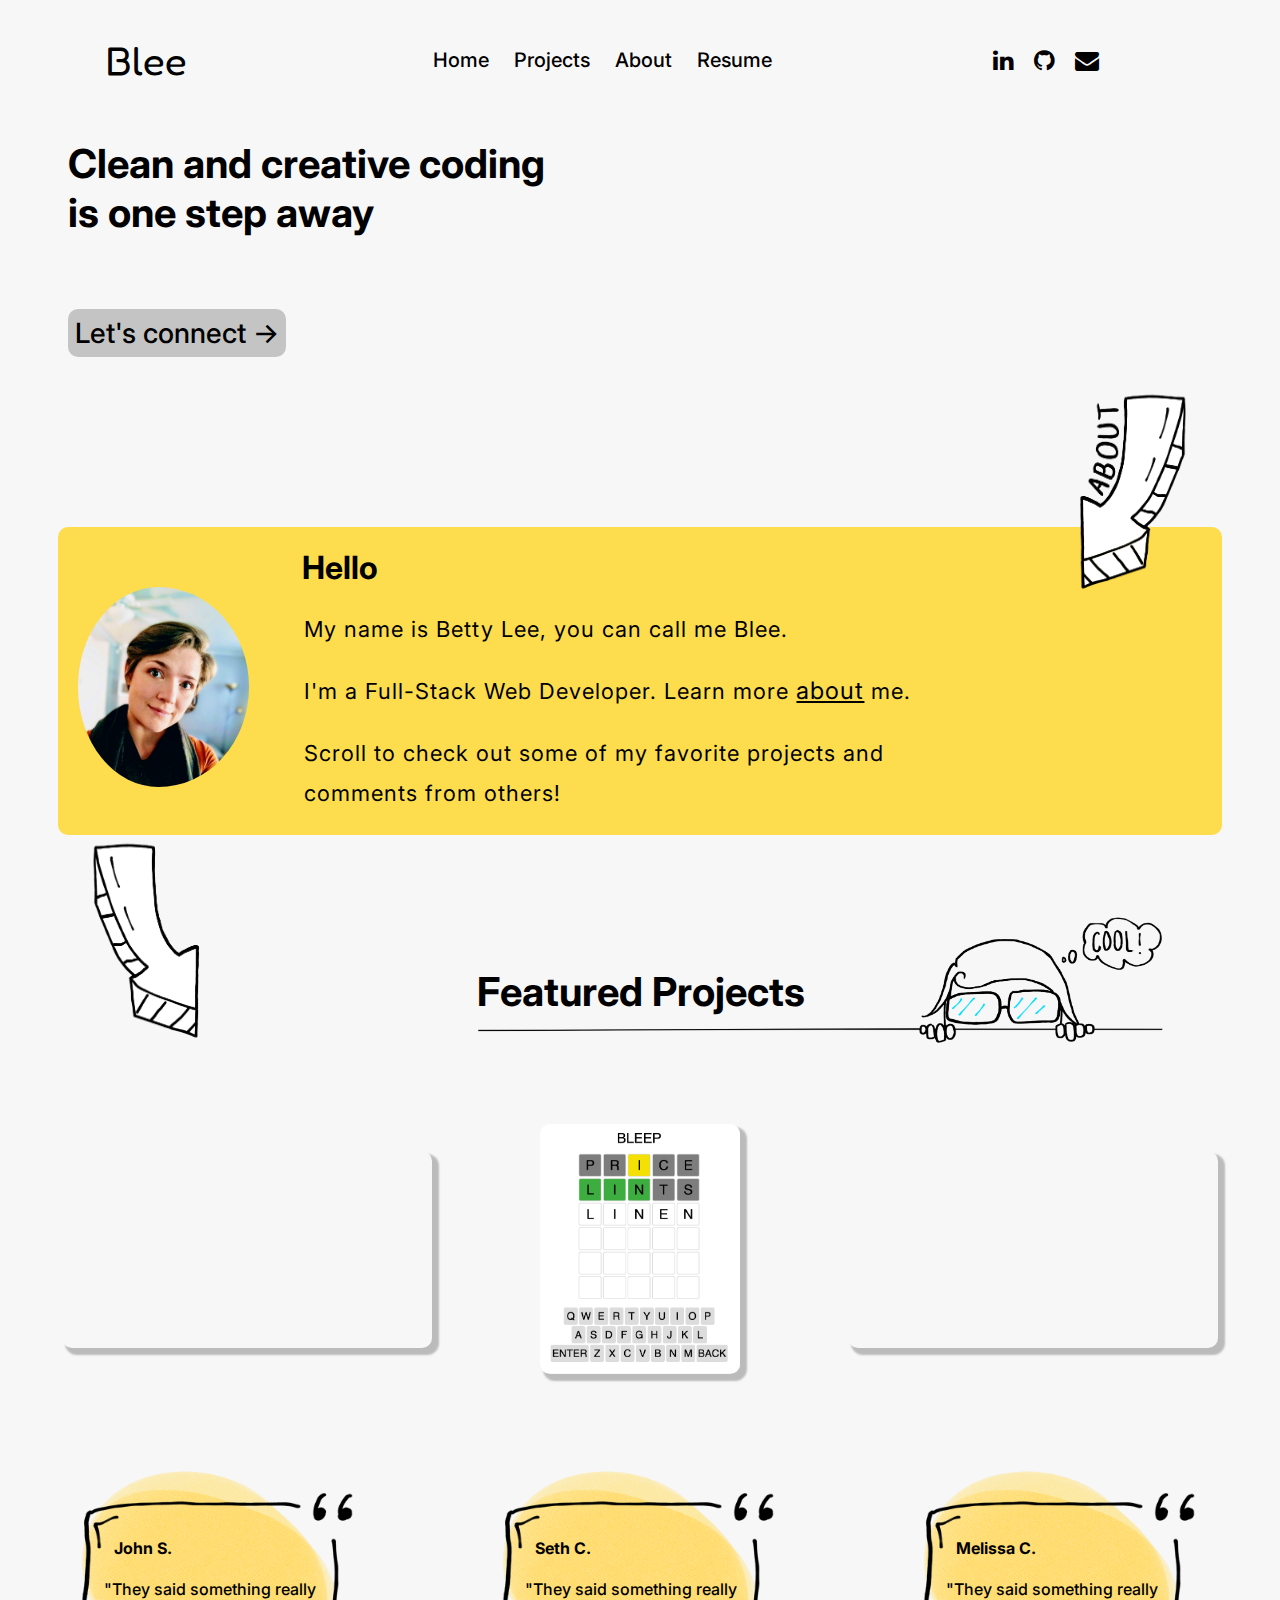
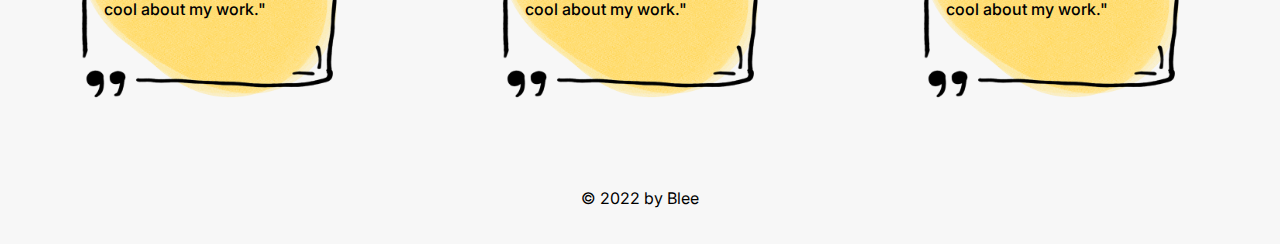
==== index.html @ bb65ced3 "Init" ====
<!DOCTYPE html>
<html lang="en">
<head>
    <meta charset="UTF-8">
    <meta http-equiv="X-UA-Compatible" content="IE=edge">
    <meta name="viewport" content="width=device-width, initial-scale=1.0">
    <link rel="stylesheet" href="./styles/style.css">
    <link rel="preconnect" href="https://fonts.gstatic.com" crossorigin>
    <link rel="stylesheet" href="https://cdnjs.cloudflare.com/ajax/libs/font-awesome/4.7.0/css/font-awesome.min.css">
    <link rel="preconnect" href="https://fonts.googleapis.com">
    <link href="https://fonts.googleapis.com/css2?family=Fredoka+One&family=Inter:wght@100;200;300;400;500;600;700;800;900&display=swap" rel="stylesheet">
    <link href="https://fonts.googleapis.com/css2?family=Fredoka:wght@300;400;500;600&display=swap" rel="stylesheet">
    <link href="https://fonts.googleapis.com/css2?family=Inter:wght@100;200;300;400;500;600;700;800;900&display=swap" rel="stylesheet">
    <title>Portfolio</title>
</head>

<body>
    <header>
        <nav class="headerNav">
            <div class="logo">
                <a href="./about.html">Blee</a>
            </div>
            
             <ul class="nav-list" id="navi-List">
                <li class="list-item">
                    <a href="./index.html">Home</a>
                </li>
                <li class="list-item">
                    <a href="./projects.html">Projects</a>
                </li>
                <li class="list-item">
                    <a href="./about.html">About</a>
                </li>
                <li class="list-item">
                    <a href="https://docs.google.com/document/d/e/2PACX-1vSEpt0bomQDg8W81sDbxbHsDgg1BLNXTGQVnQAxy035GJogAmqubughFVLFRU2rsrfOsLRegWf6YBIn/pub" target="_blank">Resume</a>
                </li>
            </ul>
            <div class="socials">
                <a href="https://www.linkedin.com/in/betty-lee-carter-949660253/" class="fa fa-linkedin" target="_blank"></a>
                <a href="https://github.com/deliflows" class="fa fa-github" target="_blank"></a>
                <a href="mailto:bettyleecarter@gmail.com" class="fa fa-envelope" target="_blank"></a>
            </div>
            <div class="menu" id="toggle-Button">
                <div class="menu-line"></div>
                <div class="menu-line"></div>
                <div class="menu-line"></div>
            </div>
        </nav>
    </header>
    <section class="hero">
        <h1>Clean and creative coding <br> is one step away </h1>
        <a href="mailto:bettyleecarter@gmail.com">Let's connect -></a>
    </section>
    <!-- <section class="arrowRight">
        <img  src="./images/arrowRight3.png" alt="arrow">
    </section> -->

    <section class="About-Me">
        <div class="blurb">
            <img class="About-Me-Img" src="./images/blee.jpg" alt="Blee">
            <div class="blurb-text">
                <h1>Hello</h1>
                <p>My name is Betty Lee, you can call me Blee.</p>
                <p>I'm a Full-Stack Web Developer. Learn more <a href="./about.html">about</a> me.</p>
                <p>Scroll to check out some of my favorite projects and comments from others!</p>
            </div>
        </div>
        <section class="arrowRight">
            <img  src="./images/acutal-about-arrow.png" alt="arrow">
        </section>

    </section>
    <section class="transitionBorder">
        <div class="arrowLeft">
            <img  src="./images/Illustration.png" alt="arrow"> 
        </div>
        <div class="cool">
            <h1>Featured Projects</h1>
            <!-- <img class="cool" src="./images/cool2.png" alt="a drawing of a girl with a thought bubble that says cool"> -->
            <img class="cool" src="./images/Cool_longline.png" alt="a drawing of a girl with a thought bubble that says cool">
        </div>
    </section>


    <!-- <section class="border">
        <p>Featured Projects</p>
    </section> -->

    <section class="projects">
        <div class="cards">
            <div class="card1">
                <div class="overlay">
                    <a href="./projects.html"><p class="text">brew: Javascript and API calls</p></a>
                </div>
            </div>
            <div class="card">
                <div class="overlay">
                    <a href="./projects.html"><p class="text">BLEEP: Designed with Javascript</p></a>
                </div>
            </div>
            <div class="card2">
                <div class="overlay">
                    <a href="./projects.html"><p class="text">BJJ Stars: SQL Database</p></a>
                </div>
            </div>
        </div>
    </section>

    <section>
        <div class="border1"></div>
    </section>

    <section class="brag">
        <div class="containers">
            <div class="container">
                <p class="person">John S.</p>
                <p class="comment">"They said something really cool about my work."</p>
            </div>
            <div class="container">
                <p class="person">Seth C.</p>
                <p class="comment">"They said something really cool about my work."</p>
            </div>
            <div class="container">
                <p class="person">Melissa C.</p>
                <p class="comment">"They said something really cool about my work."</p>
            </div>
        </div>
    </section>

<footer>
        <p>&copy 2022 by Blee</p>
</footer>

</body>
<script>
    const toggleButton = document.getElementById('toggle-Button');
    const naviList = document.getElementById('navi-List');

    toggleButton.addEventListener('click', function() {
        naviList.classList.toggle('active');
    })
</script>
</html>
---- styles/style.css ----
body, html {
    padding: none;
    margin: none;
}
body {
    background-color: rgb(247, 247, 247);
}
.headerNav {
    background-color: transparent;
    color: black;
    display: flex;
    /* flex-direction: row;
    flex-wrap: no-wrap; */
    justify-content: space-around;
    align-items: center;
    font-size: 20px;
    /* align-items: center; */
}
.nav-list {
    list-style-type: none;
}
.nav-list .list-item {
    display: inline-block;
    padding: 20px 10px;
    font-weight: 500;
    font-family: 'Inter', sans-serif;
}
.headerNav a {
    color: black;
    text-decoration: none;
}
.headerNav a:hover {
    color: rgb(255, 209, 4);
}
.logo {
    font-family:'Fredoka One', cursive;
    font-size: 40px;
}
.headerNav .socials {
    color: black;
    display: flex;
    flex-wrap: no-wrap;
    padding: 5px;
    margin-right: 60px;
}
.headerNav .socials a {
    padding: 10px;
    font-size: 24px;
    text-decoration: none;
}
.menu {
    display: none;
    margin-top: 18px;
    margin-right: 10px;
}
.menu-line {
    width: 20px;
    height: 3px;
    background-color: black;
    margin-bottom: 4px;
}
/* -----------------------------------------Arrows---------------- */

/* -----------------------------------Hero Stuff------------- */
.hero h1 {
    color: black;
    font-family: 'Inter', sans-serif;
    font-size: 40px;
    padding-top: 0px;
    padding-bottom: 72px;
    margin-bottom: 0;
    margin-left: 60px;
}
.hero a {
    font-family: 'Inter', sans-serif;
    font-weight: 500;
    font-size: 28px;
    color: black;
    text-decoration: none;
    margin-left: 60px;
    margin-bottom: 170px;
    display:inline-block;
    background-color:  rgb(196, 196, 196);
    padding: 7px;
    border-radius: 10px;
}
.hero a:hover {
    background-color: rgba(255, 209, 4, 0.702);
    font-size: 32px;
}
/* .hero {
    background-image: url(../images/wave.svg);
    background-size: 100% 100%;
    margin-left: 50px;
    margin-right: 50px;
} */
/* -----------------------------------------Transition Border---------------- */
.transitionBorder{
    display: flex;
    justify-content: space-between;
    align-items: center;
    margin-bottom: 40px;
}

.arrowLeft img{
    width: 190px;
    height: 230px;
    margin-top: -73px;
    /* margin-bottom: 20px; */
    margin-left: 64px;
}
.cool img{
    width: 700px;
    margin-right: 100px;
}
.cool h1{
    font-family: 'Inter', sans-serif;
    margin-bottom: -113px;
    font-size: 40px;
    margin-left: 5px;
}
/* --------------------------------------About Me--------------------------- */
.About-Me {
    background-color: rgba(255, 209, 4, 0.7);
    border-radius: 10px;
    /* padding:10px; */
    margin-left: 50px;
    margin-right: 50px;
    margin-bottom: 95px;
    display: flex;
    flex-wrap:nowrap;
    justify-content: space-between;
    align-content: center;
}
.blurb {
    display: flex;
    flex-direction: row;
}
.About-Me a {
    text-decoration: underline;
    font-size: 24px;
    color: black;
}
.About-Me a:hover {
    font-size: 26px;
    text-decoration: underline;
    font-weight: bold;
}
.About-Me h1{
    font-family: 'Inter', sans-serif;
    font-size: 32px;
    font-weight: 700;
    margin-left: 8px;
}
.About-Me p {
    font-family: 'Inter', sans-serif;
    color: black;
    font-size: 22px;
    padding-left: 10px;
    padding-right: 75px;
    line-height: 40px;
    letter-spacing: 1px;
}
.About-Me-Img {
    max-width: 200px;
    max-height: 200px;
    border-radius: 50%;
    margin-right: 35px;
    padding: 10px;
    padding-left: 20px;
    margin-top: 50px;
}
.arrowRight {
    display: flex;
    justify-content: flex-end;
}
.arrowRight img {
    width: 190px;
    height: 230px;
    margin-top: -146px;
    /* margin-bottom: 20px; */
    /* position: absolute; */
}
/* --------------------------------------------------------------Projects----------------- */
.border {
    font-family: 'Inter', sans-serif;
    color: black;
    display: flex;
    justify-content: center;
    align-items: center;
    font-size: 32px;
    font-weight: 500;
}
.projects {
    background-color: rgb(247, 247, 247);
}
.cards {
    display: flex;
    flex-wrap: wrap;
    justify-content: space-around;
    align-items: center;
}
.card {
    background-image: url(../images/bleepScreenShot.png);
    background-size: contain;
    background-repeat: no-repeat;
    height: 250px;
    width: 200px;
    border-radius: 10px;
    display: flex;
    flex-direction: column;
    align-items: center;
    flex-wrap: wrap;
    box-shadow: 5px 5px 2px 2px rgb(187, 187, 187);
    margin: 20px;
}
.card1 {
    background-image: url(../images/Brew.png);
    background-size: contain;
    background-repeat: no-repeat;
    /* height: 182px;
    width: 346px; */
    height: 197px;
    width: 370px;
    border-radius: 10px;
    display: flex;
    flex-direction: column;
    align-items: center;
    flex-wrap: wrap;
    box-shadow: 5px 5px 2px 2px rgb(187, 187, 187);
    margin: 20px;
}
.card2 {
    background-image: url(../images/BJJstar.png);
    background-size: contain;
    background-repeat: no-repeat;
    height: 197px;
    width: 370px;
    border-radius: 10px;
    display: flex;
    flex-direction: column;
    align-items: center;
    flex-wrap: wrap;
    box-shadow: 5px 5px 2px 2px rgb(187, 187, 187);
    margin: 20px;
}
.overlay {
    opacity: 0;
    transition: .5s ease;
    height: 100%;
    width: 100%;
    border-radius: 10px;
}
.overlay .text {
    display: flex;
    justify-content: center;
    align-items: center;
    padding: 30px;
    font-weight: 600;
    font-size: 30px;
}
.overlay:hover {
    background-color: rgb(255, 209, 4);
    opacity: 1;
}
.overlay a {
    text-decoration: none;
}
.text {
    font-family: 'Inter', sans-serif;
    font-size: 20px;
    color: black;
    display: flex;
}
.border1 {
    background-color: rgb(247, 247, 247);
    height: 50px;
}
/* ---------------------------------------------------Comment Cards-------------- */
.brag .containers {
    display: flex;
    flex-direction: row;
    justify-content: space-around;
    flex-wrap: wrap;
    align-items: center;
}
.brag .containers .container {
    background-image: url(../images/SquareQuote.png);
    background-size: 100%;
    background-repeat: no-repeat;
    border-radius: 20px;
    padding: 30px 30px;
    margin: 24px;
    width: 250px;
    height: 200px;
}
.container .person {
    color: black;
    padding: 20px 5px 5px 20px;
    font-family: 'Inter', sans-serif;
    font-size: 16px;
    font-weight: bold;
    margin-top: 20px;
}
.container .comment {
    color: black;
    font-family: 'Inter', sans-serif;
    font-size: 16px;
    font-weight: 500;
    padding-left: 10px;
    padding-right: 10px;
}
/* ---------------------------------------------------Footer */
footer {
    color: black;
    font-family: 'Inter', sans-serif;
    text-align: center;
    margin: 10px;
    padding: 10px;
}
/* ---------------------------------------------------Media Query 700px */
@media all and (max-width: 1500px){
    .arrowLeft img{
        margin-top: -100px;
    }
}
@media all and (max-width: 1261px){
    .arrowLeft img{
        margin-top: -120px;
    }
}
@media all and (max-width:1034px){
    .arrowLeft img {
        width: 150px;
        height: 150px;
    }
}
@media all and (max-width:950px){
    .arrowLeft img {
        width: 120px;
        height: 120px;
    }
    .cool img {
       width: 660px; 
    }
}
@media all and (max-width: 880px){
    .cool img{
        width: 660px;
    }
    .blurb {
        flex-wrap: wrap;
        justify-content: center;
    }
    .blurb-text {
        margin-left: 10px;
    }
    /* .arrowLeft img {
        margin-top: -73px;
    } */
    .arrowLeft img {
        display: none;
    }
}
@media all and (max-width: 830px){
    .cool img{
        width: 600px;
    }
    /* .cool h1 {
        margin-bottom: 121px;
    } */
}
@media all and (max-width: 780px){
    .cool img{
        width: 600px;
    }
}
@media all and (max-width: 730px){
    .cool img{
        width: 520px;
    }
    .cool h1{
        margin-bottom: -92px;
        font-size: 30px;
    }

}
@media all and (max-width: 700px){
    .menu {
        display: block;
        position: absolute;
        right: 10px;
        top: 15px;
        margin-top: 20px;
    }
    .nav-list {
        list-style-type: none;
        width: 100%;
        text-align: center;
        padding-top: 10px;
        display: none;
    }
    .headerNav .socials {
        display: none;
    }
    .active {
        display: block;
    }
    .nav-list .list-item {
        display: block;
        border-top: 1px solid black;
    }
    .logo {
        width: 100%;
        margin-left: 10px;
        margin-top: 10px;
    }
    .About-Me{
        flex-wrap: wrap;
    }
    .arrowRight img {
        display: none;
    }
    .arrowLeft {
        display: none;
    }
    .blurb-text {
        margin-bottom: 0;
    }
    .cool {
        margin-left: 30px;
    }
    .cool h1 {
        margin-left: 32px;
    }

}
@media all and (max-width: 610px){
    .arrowLeft img {
        width: 100px;
    }
    .cool img{
        width: 400px;
    }
    .cool h1{
        margin-bottom: -74px;
        font-size: 24px;
    }
    .arrowRight img {
        width:120px;
    }
}
/* @media all and (max-width: 550px){
    .cool img {
        width: 520px;
    }
} */
@media all and (max-width: 530px){
    .cool img{
        width: 375px;
        margin-left: 50px;
    }
    .cool h1 {
        margin-bottom: -67px;
        font-size: 26px;
        margin-left: 56px;
    }
    /* .About-Me {
        margin-bottom: 20px;
    } */
    .transitionBorder{
        flex-wrap: wrap;
    }
}
@media all and (max-width: 500px){
    .cool {
        margin-left: 5px;
    }
}
/* ---------------------------------------------------Media Query 480px */
@media all and (max-width: 480px) {
    .headerNav {
        flex-direction: column;
    }
    .menu {
        display: block;
        position: absolute;
        right: 10px;
        top: 15px;
        margin-top: 10px;
    }
    .nav-list {
        list-style-type: none;
        width: 100%;
        text-align: center;
        padding-top: 10px;
        display: none;
    }
    .nav-list .list-item {
        display: block;
        border-top: 1px solid black;
    }
    .logo {
        width: 100%;
        margin-left: 10px;
        margin-top: 10px;
    }
    .active {
        display: block;
    }
    .arrowRight img {
        width:100px;
    }
    .arrowLeft img {
        width: 100px;
    }
    .hero {
        margin: 0;
    }
    .hero h1 {
        padding-top: 20px;
        padding-bottom: 120px;
        margin-left: 0;
        margin-right: 0;
    }
    .About-Me {
        flex-wrap: wrap;
        /* margin: 0; */
        margin-left: 5px;
        margin-right: 5px;
    }
    .About-Me p {
        padding: 0;
    }
    .headerNav .socials {
        display: none;
    }
    .About-Me img {
      margin-left: 70px;  
    }
    .cool {
        margin-left: -15px;
    }
}
@media all and (max-width: 450px){
    .cool {
        margin: 0;
    }
    .cool img {
        margin-left: 0;
        width: 300px;
    }
    .cool h1 {
        margin-left: 0;
        font-size: 20px;
        margin-bottom: -54px;
    }

}
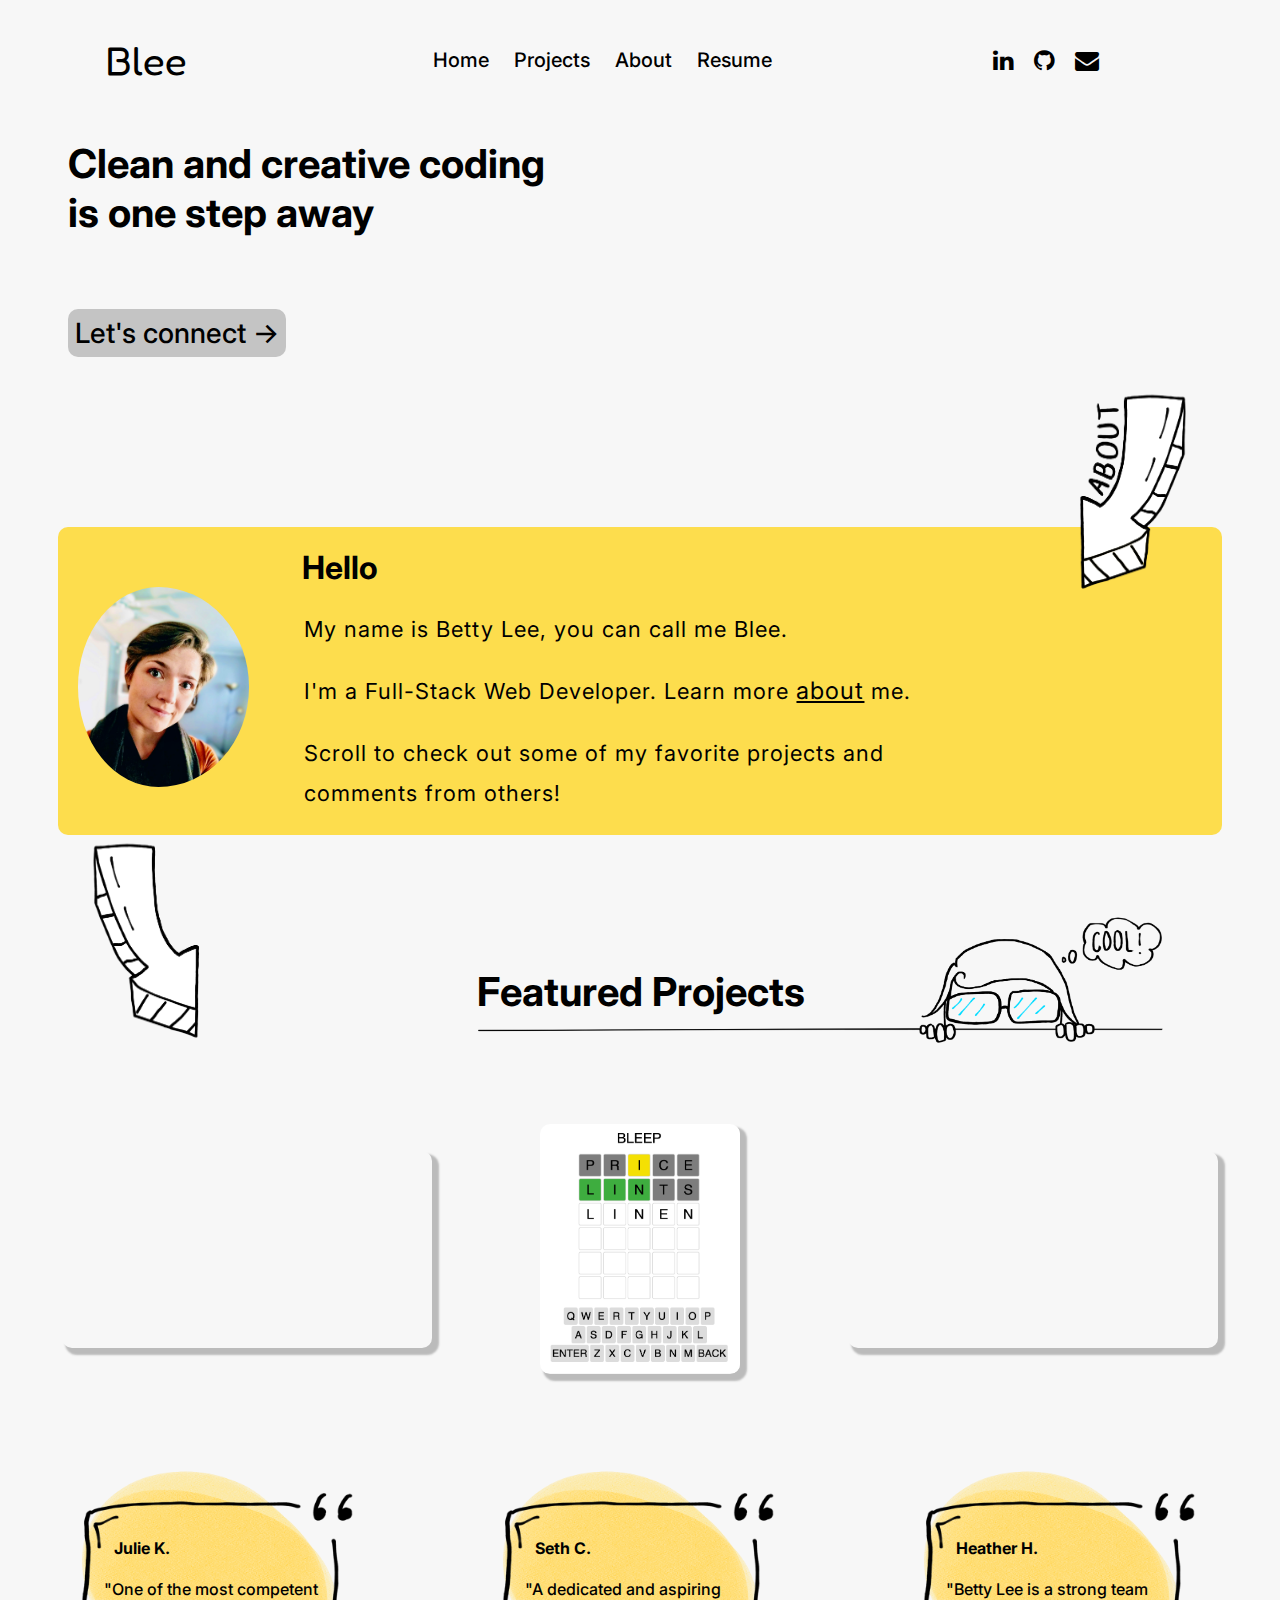
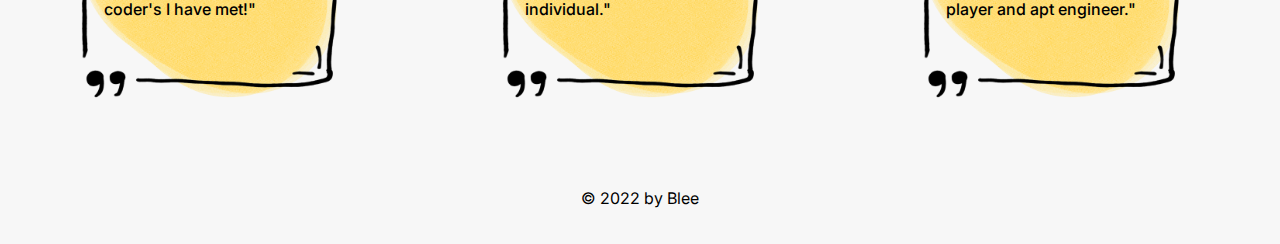
==== commit ffc87c11: "Changes to comment cards" ====
--- a/index.html
+++ b/index.html
@@ -32,7 +32,8 @@
                     <a href="./about.html">About</a>
                 </li>
                 <li class="list-item">
-                    <a href="https://docs.google.com/document/d/e/2PACX-1vSEpt0bomQDg8W81sDbxbHsDgg1BLNXTGQVnQAxy035GJogAmqubughFVLFRU2rsrfOsLRegWf6YBIn/pub" target="_blank">Resume</a>
+                    <a href="./resume.html" target="_blank">Resume</a>
+                    <!-- <a href="https://docs.google.com/document/d/e/2PACX-1vSEpt0bomQDg8W81sDbxbHsDgg1BLNXTGQVnQAxy035GJogAmqubughFVLFRU2rsrfOsLRegWf6YBIn/pub" target="_blank">Resume</a> -->
                 </li>
             </ul>
             <div class="socials">
@@ -113,16 +114,16 @@
     <section class="brag">
         <div class="containers">
             <div class="container">
-                <p class="person">John S.</p>
-                <p class="comment">"They said something really cool about my work."</p>
+                <p class="person">Julie K.</p>
+                <p class="comment">"One of the most competent coder's I have met!"</p>
             </div>
             <div class="container">
                 <p class="person">Seth C.</p>
-                <p class="comment">"They said something really cool about my work."</p>
+                <p class="comment">"A dedicated and aspiring individual."</p>
             </div>
             <div class="container">
-                <p class="person">Melissa C.</p>
-                <p class="comment">"They said something really cool about my work."</p>
+                <p class="person">Heather H.</p>
+                <p class="comment">"Betty Lee is a strong team player and apt engineer."</p>
             </div>
         </div>
     </section>
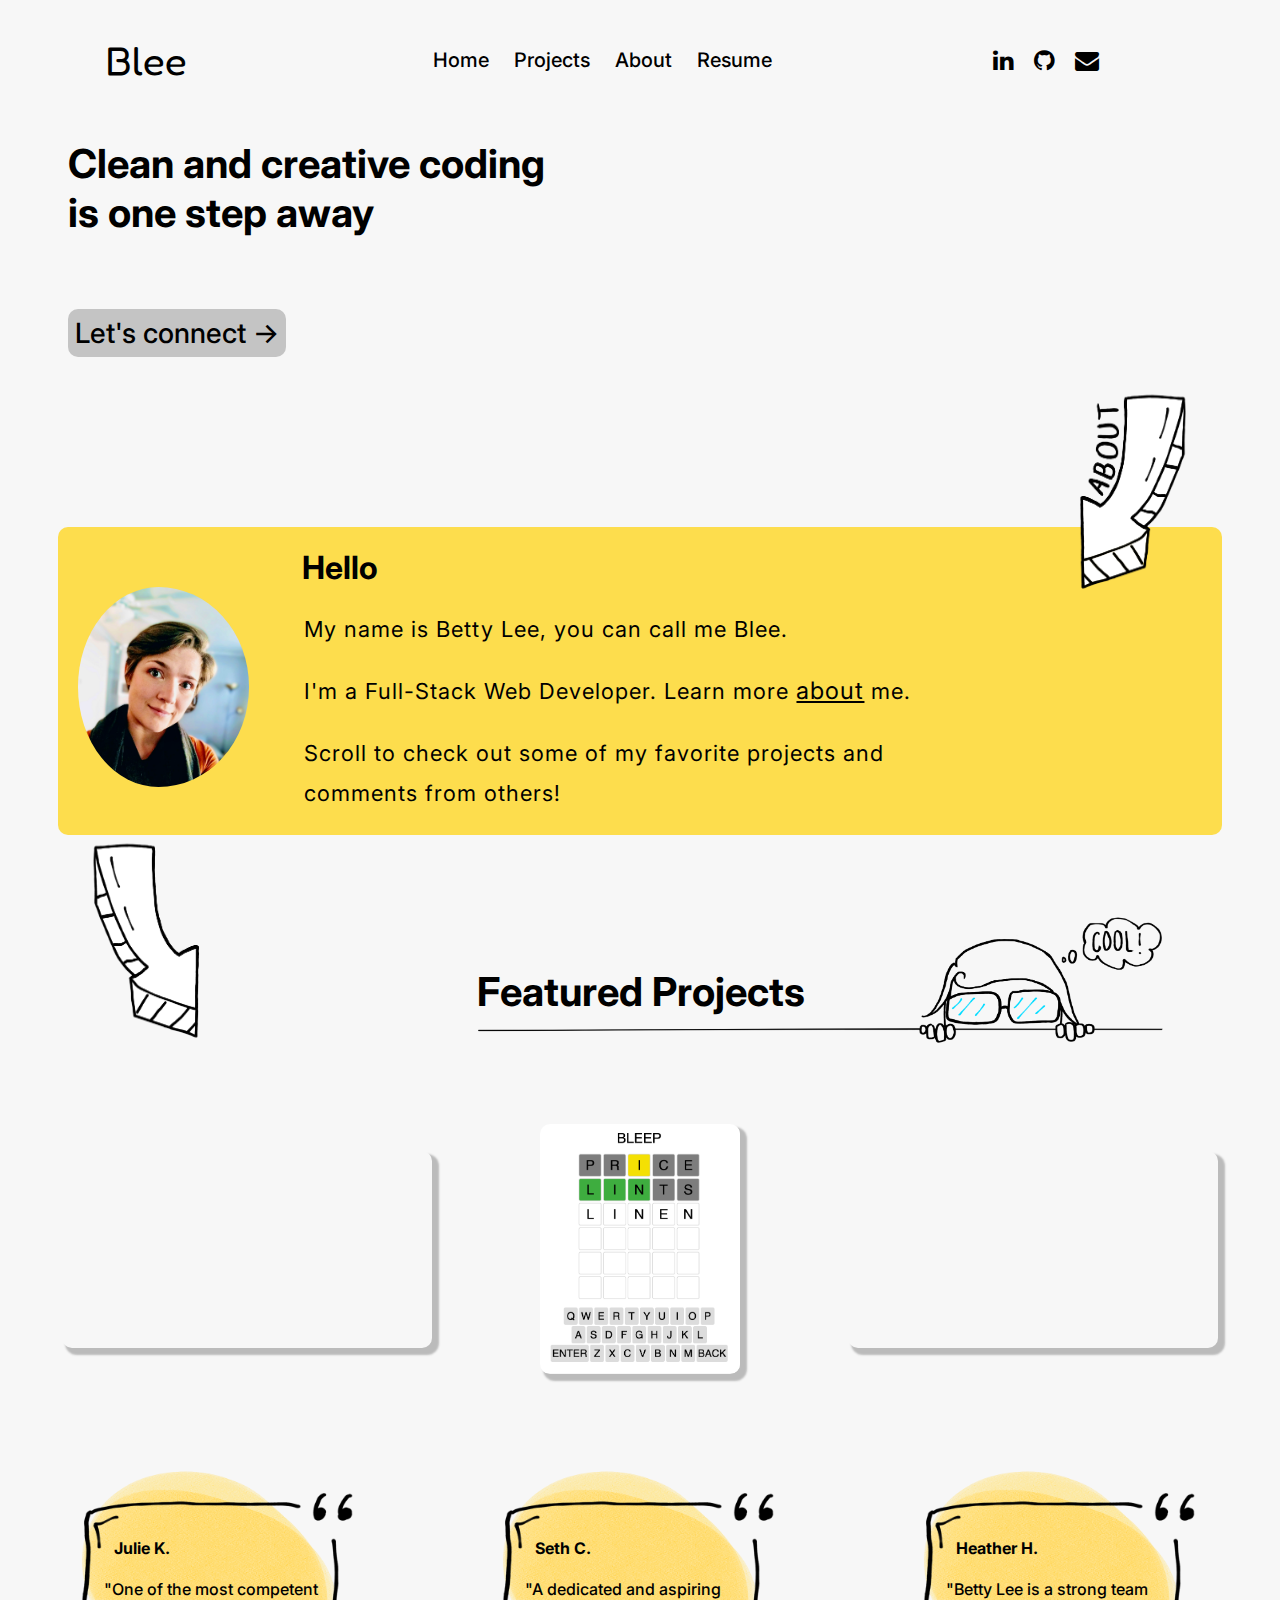
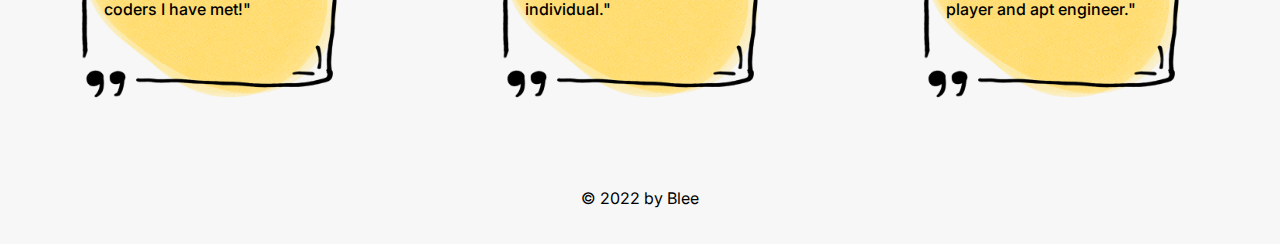
==== commit 5280c01b: "cleaning branch" ====
--- a/index.html
+++ b/index.html
@@ -50,7 +50,7 @@
     </header>
     <section class="hero">
         <h1>Clean and creative coding <br> is one step away </h1>
-        <a href="mailto:bettyleecarter@gmail.com">Let's connect -></a>
+        <a href="https://www.linkedin.com/in/betty-lee-carter-949660253/" target="_blank">Let's connect -></a>
     </section>
     <!-- <section class="arrowRight">
         <img  src="./images/arrowRight3.png" alt="arrow">
@@ -115,7 +115,7 @@
         <div class="containers">
             <div class="container">
                 <p class="person">Julie K.</p>
-                <p class="comment">"One of the most competent coder's I have met!"</p>
+                <p class="comment">"One of the most competent coders I have met!"</p>
             </div>
             <div class="container">
                 <p class="person">Seth C.</p>
